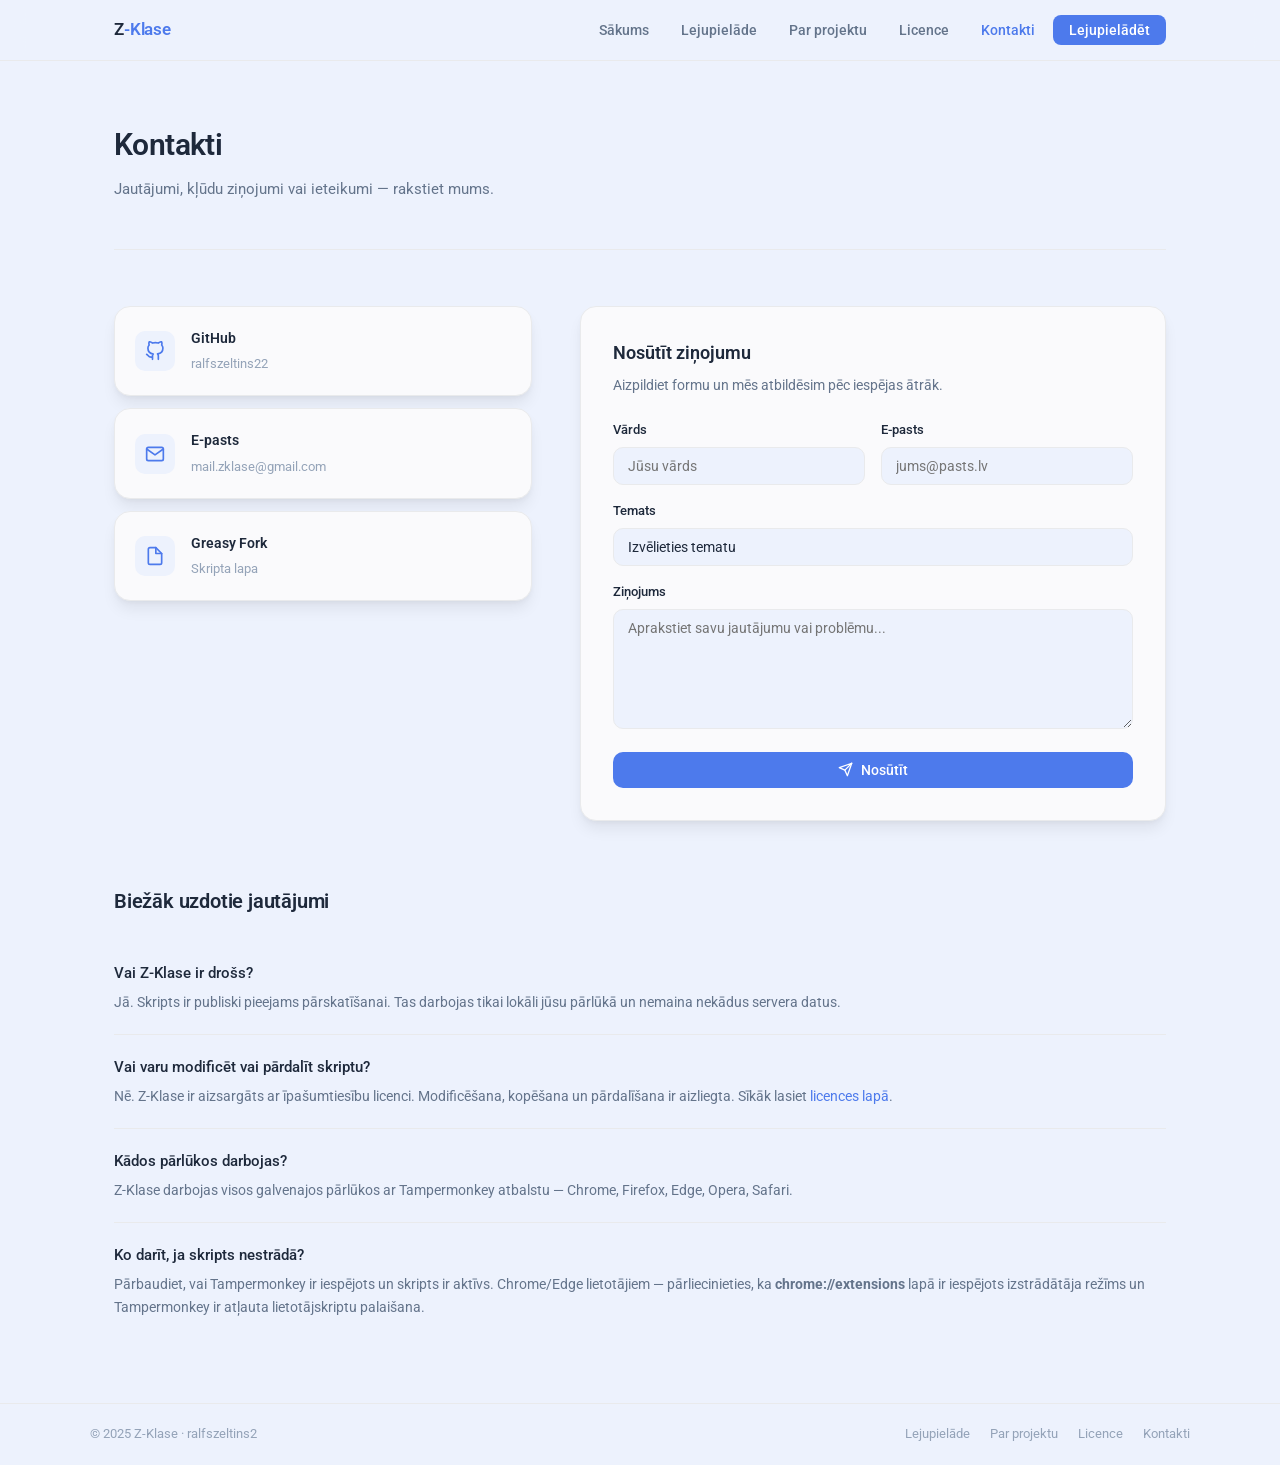
==== contact.html @ 734c0b64 "Add files via upload" ====
<!DOCTYPE html>
<html lang="lv">
<head>
<meta charset="UTF-8">
<meta name="viewport" content="width=device-width, initial-scale=1.0">
<title>Kontakti — Z-Klase</title>
<link rel="stylesheet" href="style.css">
<style>
.page-header { padding: 60px 0 48px; border-bottom: 1px solid var(--border); margin-bottom: 56px; }
.page-header h1 { font-size: 30px; font-weight: 600; letter-spacing: -0.02em; margin-bottom: 8px; }
.page-header p { font-size: 15px; color: var(--text-muted); }
.contact-layout { display: grid; grid-template-columns: 1fr 1.4fr; gap: 48px; margin-bottom: 64px; align-items: start; }
.contact-channels { display: flex; flex-direction: column; gap: 12px; }
.channel-card { padding: 20px; display: flex; align-items: center; gap: 16px; transition: box-shadow 0.15s; }
.channel-card:hover { box-shadow: 0 12px 20px -4px rgba(20,21,26,0.1), 0 4px 8px -2px rgba(20,21,26,0.06); }
.channel-icon { width: 40px; height: 40px; background: #EDF2FD; border-radius: 10px; display: flex; align-items: center; justify-content: center; color: var(--primary); flex-shrink: 0; }
@media (prefers-color-scheme: dark) { .channel-icon { background: #1e2235; } }
.channel-info h3 { font-size: 14px; font-weight: 600; margin-bottom: 2px; }
.channel-info span { font-size: 13px; color: var(--text-subtle); }
.contact-form-card { padding: 32px; }
.contact-form-card h2 { font-size: 18px; font-weight: 600; margin-bottom: 6px; }
.contact-form-card > p { font-size: 14px; color: var(--text-muted); margin-bottom: 24px; }
.form-group { margin-bottom: 16px; }
label { display: block; font-size: 13px; font-weight: 500; color: var(--text); margin-bottom: 6px; }
input, textarea, select {
  width: 100%; padding: 10px 14px; border: var(--card-border); border-radius: 10px;
  font-size: 14px; font-family: inherit; background: var(--bg); color: var(--text);
  outline: none; transition: border-color 0.15s, box-shadow 0.15s; -webkit-appearance: none;
}
input:focus, textarea:focus, select:focus { border-color: var(--primary); box-shadow: 0 0 0 3px rgba(77,122,236,0.12); }
textarea { resize: vertical; min-height: 120px; }
.form-row { display: grid; grid-template-columns: 1fr 1fr; gap: 16px; }
.form-status { display: none; padding: 12px 16px; border-radius: 10px; font-size: 14px; margin-top: 12px; }
.form-status.success { background: #f0fdf4; border: 1px solid #bbf7d0; color: #166534; display: block; }
.form-status.error { background: #fef2f2; border: 1px solid #fecaca; color: #991b1b; display: block; }
.faq-section { margin-bottom: 64px; }
.faq-section h2 { font-size: 20px; font-weight: 600; letter-spacing: -0.01em; margin-bottom: 24px; }
.faq-item { border-bottom: 1px solid var(--border); padding: 20px 0; }
.faq-item:last-child { border-bottom: none; }
.faq-item h3 { font-size: 15px; font-weight: 500; margin-bottom: 6px; }
.faq-item p { font-size: 14px; color: var(--text-muted); line-height: 1.65; }
.btn-loading { opacity: 0.7; pointer-events: none; }
@media (max-width: 768px) { .contact-layout { grid-template-columns: 1fr; } .form-row { grid-template-columns: 1fr; } }
</style>
</head>
<body>
<nav>
  <div class="nav-inner">
    <a href="index.html" class="nav-logo">Z<span>-Klase</span></a>
    <ul class="nav-links">
      <li><a href="index.html">Sākums</a></li>
      <li><a href="download.html">Lejupielāde</a></li>
      <li><a href="credits.html">Par projektu</a></li>
      <li><a href="license.html">Licence</a></li>
      <li><a href="contact.html" class="active">Kontakti</a></li>
      <li><a href="download.html" class="nav-cta">Lejupielādēt</a></li>
    </ul>
    <button class="nav-hamburger" id="nav-open" aria-label="Atvērt izvēlni">
      <svg width="20" height="20" viewBox="0 0 24 24" fill="none" stroke="currentColor" stroke-width="2" stroke-linecap="round" stroke-linejoin="round"><line x1="3" y1="6" x2="21" y2="6"/><line x1="3" y1="12" x2="21" y2="12"/><line x1="3" y1="18" x2="21" y2="18"/></svg>
    </button>
  </div>
</nav>
<div class="mobile-nav" id="mobile-nav">
  <div class="mobile-nav-panel">
    <div class="mobile-nav-head">
      <a href="index.html" class="nav-logo">Z<span>-Klase</span></a>
      <button class="mobile-nav-close" id="nav-close" aria-label="Aizvērt izvēlni">
        <svg width="18" height="18" viewBox="0 0 18 18" fill="none"><path d="M14 4L4 14M4 4l10 10" stroke="currentColor" stroke-width="1.8" stroke-linecap="round"/></svg>
      </button>
    </div>
    <ul class="mobile-nav-links">
      <li><a href="index.html">Sākums</a></li>
      <li><a href="download.html">Lejupielāde</a></li>
      <li><a href="credits.html">Par projektu</a></li>
      <li><a href="license.html">Licence</a></li>
      <li><a href="contact.html" class="active">Kontakti</a></li>
    </ul>
    <div class="mobile-nav-cta">
      <a href="download.html">
        <svg width="15" height="15" viewBox="0 0 24 24" fill="none" stroke="currentColor" stroke-width="2" stroke-linecap="round" stroke-linejoin="round"><path d="M21 15v4a2 2 0 0 1-2 2H5a2 2 0 0 1-2-2v-4"/><polyline points="7 10 12 15 17 10"/><line x1="12" y1="15" x2="12" y2="3"/></svg>
        Lejupielādēt
      </a>
    </div>
  </div>
</div>

<main>
  <div class="container">
    <div class="page-header">
      <h1>Kontakti</h1>
      <p>Jautājumi, kļūdu ziņojumi vai ieteikumi — rakstiet mums.</p>
    </div>
    <div class="contact-layout">
      <div>
        <div class="contact-channels">
          <a href="https://github.com/ralfszeltins22" target="_blank" class="channel-card card">
            <div class="channel-icon"><svg width="20" height="20" viewBox="0 0 24 24" fill="none" stroke="currentColor" stroke-width="2" stroke-linecap="round" stroke-linejoin="round"><path d="M9 19c-5 1.5-5-2.5-7-3m14 6v-3.87a3.37 3.37 0 0 0-.94-2.61c3.14-.35 6.44-1.54 6.44-7A5.44 5.44 0 0 0 20 4.77 5.07 5.07 0 0 0 19.91 1S18.73.65 16 2.48a13.38 13.38 0 0 0-7 0C6.27.65 5.09 1 5.09 1A5.07 5.07 0 0 0 5 4.77a5.44 5.44 0 0 0-1.5 3.78c0 5.42 3.3 6.61 6.44 7A3.37 3.37 0 0 0 9 18.13V22"/></svg></div>
            <div class="channel-info"><h3>GitHub</h3><span>ralfszeltins22</span></div>
          </a>
          <a href="mailto:mail.zklase@gmail.com" class="channel-card card">
            <div class="channel-icon"><svg width="20" height="20" viewBox="0 0 24 24" fill="none" stroke="currentColor" stroke-width="2" stroke-linecap="round" stroke-linejoin="round"><path d="M4 4h16c1.1 0 2 .9 2 2v12c0 1.1-.9 2-2 2H4c-1.1 0-2-.9-2-2V6c0-1.1.9-2 2-2z"/><polyline points="22,6 12,13 2,6"/></svg></div>
            <div class="channel-info"><h3>E-pasts</h3><span>mail.zklase@gmail.com</span></div>
          </a>
          <a href="https://greasyfork.org/scripts/553190" target="_blank" class="channel-card card">
            <div class="channel-icon"><svg width="20" height="20" viewBox="0 0 24 24" fill="none" stroke="currentColor" stroke-width="2" stroke-linecap="round" stroke-linejoin="round"><path d="M13 2H6a2 2 0 0 0-2 2v16a2 2 0 0 0 2 2h12a2 2 0 0 0 2-2V9z"/><polyline points="13 2 13 9 20 9"/></svg></div>
            <div class="channel-info"><h3>Greasy Fork</h3><span>Skripta lapa</span></div>
          </a>
        </div>
      </div>
      <div class="contact-form-card card">
        <h2>Nosūtīt ziņojumu</h2>
        <p>Aizpildiet formu un mēs atbildēsim pēc iespējas ātrāk.</p>
        <form id="contact-form" action="https://formsubmit.co/mail.zklase@gmail.com" method="POST">
          <input type="hidden" name="_subject" value="Z-Klase — jauns ziņojums">
          <input type="hidden" name="_captcha" value="false">
          <input type="hidden" name="_template" value="box">
          <input type="hidden" name="_next" value="">
          <div class="form-row">
            <div class="form-group">
              <label for="name">Vārds</label>
              <input type="text" id="name" name="name" placeholder="Jūsu vārds" required>
            </div>
            <div class="form-group">
              <label for="email">E-pasts</label>
              <input type="email" id="email" name="email" placeholder="jums@pasts.lv" required>
            </div>
          </div>
          <div class="form-group">
            <label for="subject">Temats</label>
            <select id="subject" name="subject">
              <option value="">Izvēlieties tematu</option>
              <option>Kļūdas ziņojums</option>
              <option>Ieteikums</option>
              <option>Jautājums</option>
              <option>Cits</option>
            </select>
          </div>
          <div class="form-group">
            <label for="message">Ziņojums</label>
            <textarea id="message" name="message" placeholder="Aprakstiet savu jautājumu vai problēmu..." required></textarea>
          </div>
          <button type="submit" class="btn btn-primary" id="submit-btn" style="width:100%;justify-content:center">
            <svg width="15" height="15" viewBox="0 0 24 24" fill="none" stroke="currentColor" stroke-width="2" stroke-linecap="round" stroke-linejoin="round"><line x1="22" y1="2" x2="11" y2="13"/><polygon points="22 2 15 22 11 13 2 9 22 2"/></svg>
            Nosūtīt
          </button>
          <div class="form-status" id="form-status"></div>
        </form>
      </div>
    </div>
    <div class="faq-section">
      <h2>Biežāk uzdotie jautājumi</h2>
      <div class="faq-item"><h3>Vai Z-Klase ir drošs?</h3><p>Jā. Skripts ir publiski pieejams pārskatīšanai. Tas darbojas tikai lokāli jūsu pārlūkā un nemaina nekādus servera datus.</p></div>
      <div class="faq-item"><h3>Vai varu modificēt vai pārdalīt skriptu?</h3><p>Nē. Z-Klase ir aizsargāts ar īpašumtiesību licenci. Modificēšana, kopēšana un pārdalīšana ir aizliegta. Sīkāk lasiet <a href="license.html" style="color:var(--primary)">licences lapā</a>.</p></div>
      <div class="faq-item"><h3>Kādos pārlūkos darbojas?</h3><p>Z-Klase darbojas visos galvenajos pārlūkos ar Tampermonkey atbalstu — Chrome, Firefox, Edge, Opera, Safari.</p></div>
      <div class="faq-item"><h3>Ko darīt, ja skripts nestrādā?</h3><p>Pārbaudiet, vai Tampermonkey ir iespējots un skripts ir aktīvs. Chrome/Edge lietotājiem — pārliecinieties, ka <strong>chrome://extensions</strong> lapā ir iespējots izstrādātāja režīms un Tampermonkey ir atļauta lietotājskriptu palaišana.</p></div>
    </div>
  </div>
</main>

<footer>
  <div class="footer-inner">
    <span>© 2025 Z-Klase · ralfszeltins2</span>
    <div class="footer-links">
      <a href="download.html">Lejupielāde</a>
      <a href="credits.html">Par projektu</a>
      <a href="license.html">Licence</a>
      <a href="contact.html">Kontakti</a>
    </div>
  </div>
</footer>

<script>
(function(){
  var nav = document.getElementById('mobile-nav');
  var open = document.getElementById('nav-open');
  var close = document.getElementById('nav-close');
  open.addEventListener('click', function(){ nav.classList.add('open'); document.body.style.overflow='hidden'; });
  function closeNav(){ nav.classList.remove('open'); document.body.style.overflow=''; }
  close.addEventListener('click', closeNav);
  nav.addEventListener('click', function(e){ if(e.target === nav) closeNav(); });
})();

(function(){
  var form = document.getElementById('contact-form');
  var btn = document.getElementById('submit-btn');
  var status = document.getElementById('form-status');

  form.addEventListener('submit', function(e){
    e.preventDefault();
    btn.classList.add('btn-loading');
    btn.innerHTML = '<svg width="15" height="15" viewBox="0 0 24 24" fill="none" stroke="currentColor" stroke-width="2" stroke-linecap="round" stroke-linejoin="round" style="animation:spin 0.8s linear infinite"><polyline points="23 4 23 10 17 10"/><path d="M20.49 15a9 9 0 1 1-2.12-9.36L23 10"/></svg> Sūta...';

    var data = new FormData(form);
    fetch('https://formsubmit.co/ajax/mail.zklase@gmail.com', {
      method: 'POST',
      headers: { 'Accept': 'application/json' },
      body: data
    })
    .then(function(r){ return r.json(); })
    .then(function(res){
      if (res.success === 'true' || res.success === true) {
        status.className = 'form-status success';
        status.textContent = 'Ziņojums nosūtīts. Atbildēsim pēc iespējas ātrāk.';
        form.reset();
      } else {
        throw new Error('failed');
      }
    })
    .catch(function(){
      status.className = 'form-status error';
      status.textContent = 'Neizdevās nosūtīt. Mēģiniet vēlreiz vai rakstiet uz mail.zklase@gmail.com.';
    })
    .finally(function(){
      btn.classList.remove('btn-loading');
      btn.innerHTML = '<svg width="15" height="15" viewBox="0 0 24 24" fill="none" stroke="currentColor" stroke-width="2" stroke-linecap="round" stroke-linejoin="round"><line x1="22" y1="2" x2="11" y2="13"/><polygon points="22 2 15 22 11 13 2 9 22 2"/></svg> Nosūtīt';
    });
  });
})();
</script>
<style>@keyframes spin { to { transform: rotate(360deg); } }</style>
</body>
</html>
---- style.css ----
@import url('https://fonts.googleapis.com/css2?family=Roboto:wght@400;500;600&display=swap');

*, *::before, *::after { box-sizing: border-box; margin: 0; padding: 0; }

:root {
  --primary: #4D7AEC;
  --primary-hover: #2563eb;
  --bg: #EDF2FD;
  --card: #FAFAFC;
  --card-border: 1px solid #E9EAEC;
  --shadow: 0 10px 16px -3px rgba(20,21,26,0.08), 0 3px 6px -2px rgba(20,21,26,0.05);
  --radius: 16px;
  --text: #1e293b;
  --text-muted: #64748b;
  --text-subtle: #94a3b8;
  --border: #E9EAEC;
  --nav-bg: rgba(237,242,253,0.92);
}

@media (prefers-color-scheme: dark) {
  :root {
    --bg: #0f1117;
    --card: #161922;
    --card-border: 1px solid #222536;
    --shadow: 0 10px 16px -3px rgba(0,0,0,0.35), 0 3px 6px -2px rgba(0,0,0,0.2);
    --text: #e2e8f0;
    --text-muted: #94a3b8;
    --text-subtle: #64748b;
    --border: #222536;
    --nav-bg: rgba(15,17,23,0.92);
  }
}

html { scroll-behavior: smooth; }

body {
  font-family: 'Roboto', -apple-system, BlinkMacSystemFont, 'Segoe UI', sans-serif;
  background: var(--bg);
  color: var(--text);
  font-size: 15px;
  line-height: 1.6;
  -webkit-font-smoothing: antialiased;
}

a { color: inherit; text-decoration: none; }

nav {
  position: sticky;
  top: 0;
  z-index: 200;
  background: var(--nav-bg);
  backdrop-filter: blur(12px);
  -webkit-backdrop-filter: blur(12px);
  border-bottom: 1px solid var(--border);
}

.nav-inner {
  max-width: 1100px;
  margin: 0 auto;
  padding: 0 24px;
  height: 60px;
  display: flex;
  align-items: center;
  justify-content: space-between;
}

.nav-logo { font-weight: 600; font-size: 17px; color: var(--text); letter-spacing: -0.01em; }
.nav-logo span { color: var(--primary); }

.nav-links { display: flex; align-items: center; gap: 4px; list-style: none; }

.nav-links a {
  padding: 6px 14px;
  border-radius: 8px;
  font-size: 14px;
  color: var(--text-muted);
  font-weight: 500;
  transition: background 0.15s, color 0.15s;
}

.nav-links a:hover { background: var(--card); color: var(--text); }
.nav-links a.active { color: var(--primary); }

.nav-cta { background: var(--primary) !important; color: #fff !important; padding: 7px 16px !important; border-radius: 8px !important; }
.nav-cta:hover { background: var(--primary-hover) !important; }

.nav-hamburger {
  display: none;
  background: none;
  border: none;
  cursor: pointer;
  padding: 8px;
  border-radius: 8px;
  color: var(--text-muted);
  transition: background 0.15s;
  margin-left: 8px;
}

.nav-hamburger:hover { background: var(--card); }

.mobile-nav {
  display: none;
  position: fixed;
  inset: 0;
  z-index: 199;
  background: rgba(0,0,0,0.35);
  backdrop-filter: blur(2px);
  -webkit-backdrop-filter: blur(2px);
  opacity: 0;
  transition: opacity 0.2s;
}

.mobile-nav.open { opacity: 1; }

.mobile-nav-panel {
  position: absolute;
  top: 0;
  right: 0;
  bottom: 0;
  width: min(320px, 85vw);
  background: var(--card);
  border-left: 1px solid var(--border);
  padding: 24px 20px;
  display: flex;
  flex-direction: column;
  transform: translateX(100%);
  transition: transform 0.25s cubic-bezier(0.4,0,0.2,1);
  overflow-y: auto;
}

.mobile-nav.open .mobile-nav-panel { transform: translateX(0); }

.mobile-nav-head {
  display: flex;
  align-items: center;
  justify-content: space-between;
  margin-bottom: 28px;
}

.mobile-nav-head .nav-logo { font-size: 16px; }

.mobile-nav-close {
  background: none;
  border: none;
  cursor: pointer;
  padding: 6px;
  border-radius: 8px;
  color: var(--text-muted);
  display: flex;
  align-items: center;
  transition: background 0.15s;
}

.mobile-nav-close:hover { background: var(--bg); }

.mobile-nav-links { list-style: none; display: flex; flex-direction: column; gap: 2px; flex: 1; }

.mobile-nav-links a {
  display: block;
  padding: 11px 14px;
  border-radius: 10px;
  font-size: 15px;
  font-weight: 500;
  color: var(--text-muted);
  transition: background 0.15s, color 0.15s;
}

.mobile-nav-links a:hover { background: var(--bg); color: var(--text); }
.mobile-nav-links a.active { color: var(--primary); background: var(--bg); }

.mobile-nav-cta {
  margin-top: 16px;
  padding-top: 16px;
  border-top: 1px solid var(--border);
}

.mobile-nav-cta a {
  display: flex;
  align-items: center;
  justify-content: center;
  gap: 8px;
  width: 100%;
  padding: 11px 20px;
  background: var(--primary);
  color: #fff !important;
  border-radius: 10px;
  font-size: 14px;
  font-weight: 500;
  transition: background 0.15s;
}

.mobile-nav-cta a:hover { background: var(--primary-hover) !important; }

main { min-height: calc(100vh - 60px - 64px); }

.container { max-width: 1100px; margin: 0 auto; padding: 0 24px; }

.btn {
  display: inline-flex;
  align-items: center;
  gap: 8px;
  padding: 10px 20px;
  border-radius: 10px;
  font-size: 14px;
  font-weight: 500;
  cursor: pointer;
  border: none;
  transition: background 0.15s, opacity 0.15s;
  font-family: inherit;
}

.btn-primary { background: var(--primary); color: #fff; }
.btn-primary:hover { background: var(--primary-hover); }
.btn-secondary { background: var(--card); color: var(--text); border: var(--card-border); }
.btn-secondary:hover { opacity: 0.8; }

.card {
  background: var(--card);
  border-radius: var(--radius);
  border: var(--card-border);
  box-shadow: var(--shadow);
}

footer { border-top: 1px solid var(--border); padding: 20px 24px; }

.footer-inner {
  max-width: 1100px;
  margin: 0 auto;
  display: flex;
  align-items: center;
  justify-content: space-between;
  gap: 16px;
}

.footer-inner span { font-size: 13px; color: var(--text-subtle); }
.footer-links { display: flex; gap: 20px; flex-wrap: wrap; }
.footer-links a { font-size: 13px; color: var(--text-subtle); transition: color 0.15s; }
.footer-links a:hover { color: var(--text-muted); }

@media (max-width: 700px) {
  .nav-links { display: none; }
  .nav-hamburger { display: flex; align-items: center; justify-content: center; }
  .mobile-nav { display: block; }
  .footer-inner { flex-direction: column; text-align: center; }
}
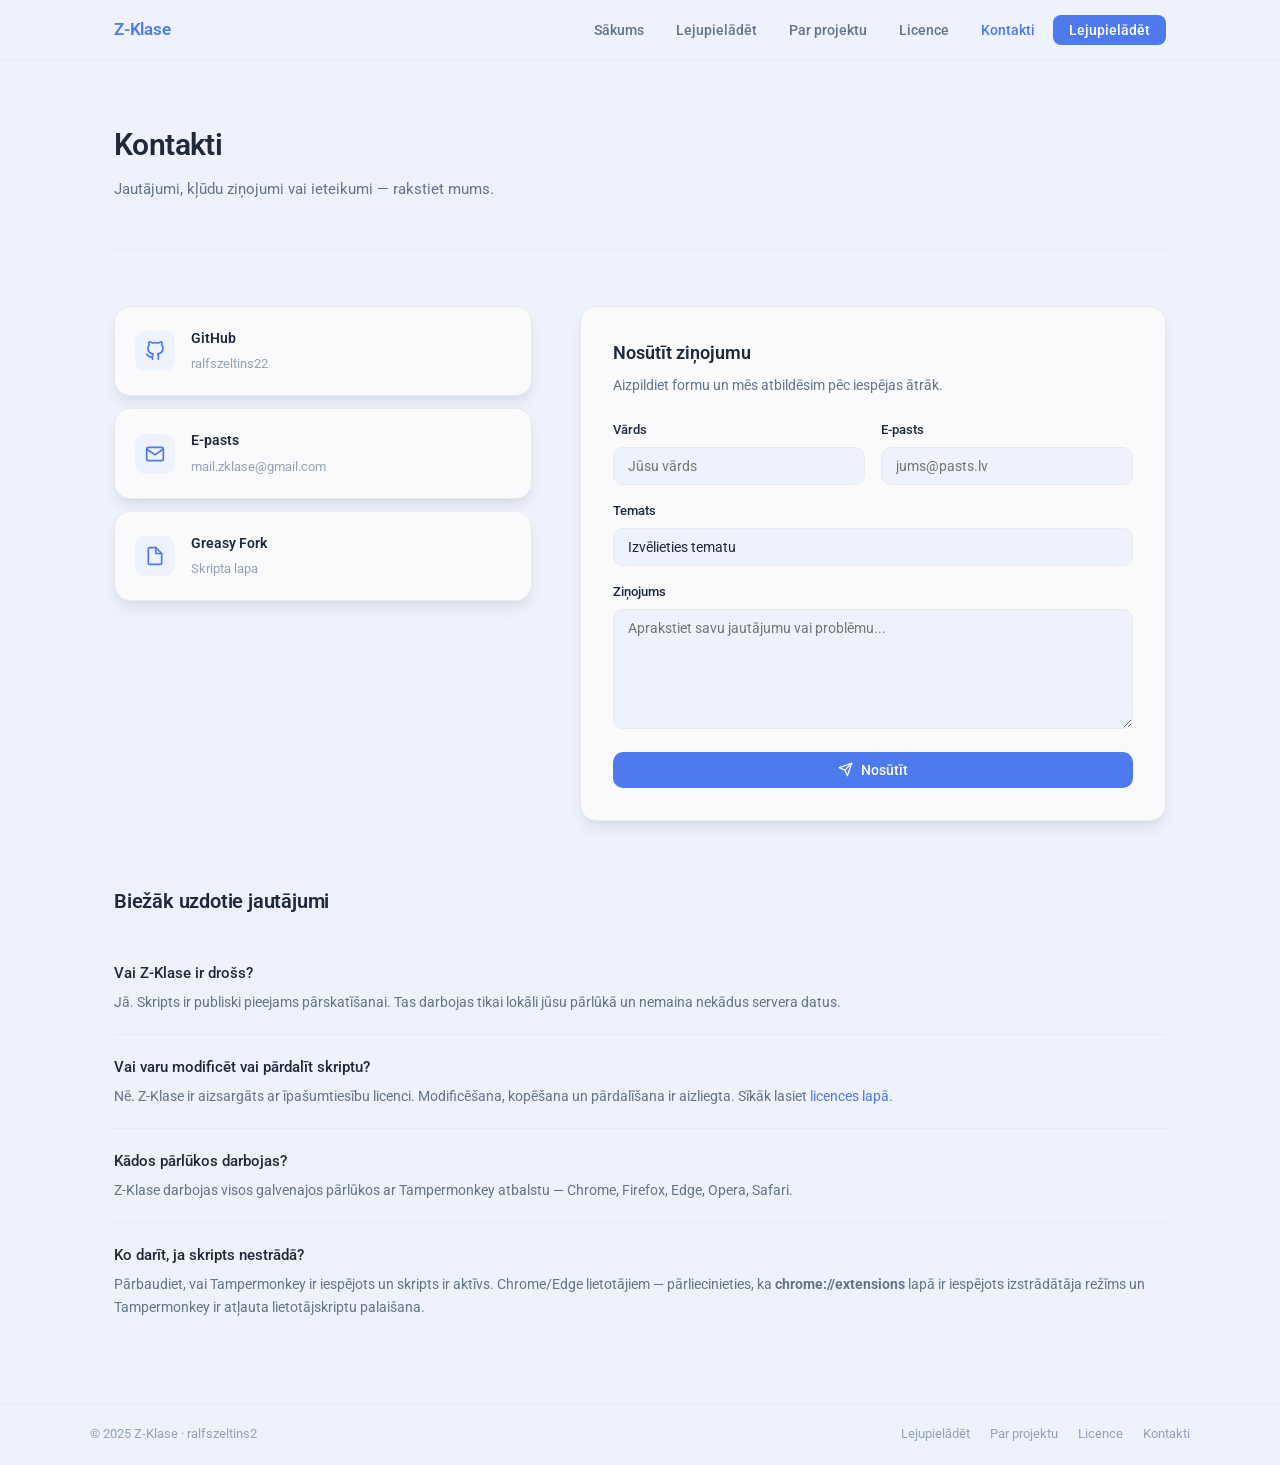
==== commit e1c23628: "Add files via upload" ====
--- a/contact.html
+++ b/contact.html
@@ -46,10 +46,10 @@
 <body>
 <nav>
   <div class="nav-inner">
-    <a href="index.html" class="nav-logo">Z<span>-Klase</span></a>
+    <a href="index.html" class="nav-logo"><span>Z-Klase</span></a>
     <ul class="nav-links">
       <li><a href="index.html">Sākums</a></li>
-      <li><a href="download.html">Lejupielāde</a></li>
+      <li><a href="download.html">Lejupielādēt</a></li>
       <li><a href="credits.html">Par projektu</a></li>
       <li><a href="license.html">Licence</a></li>
       <li><a href="contact.html" class="active">Kontakti</a></li>
@@ -63,14 +63,14 @@
 <div class="mobile-nav" id="mobile-nav">
   <div class="mobile-nav-panel">
     <div class="mobile-nav-head">
-      <a href="index.html" class="nav-logo">Z<span>-Klase</span></a>
+      <a href="index.html" class="nav-logo"><span>Z-Klase</span></a>
       <button class="mobile-nav-close" id="nav-close" aria-label="Aizvērt izvēlni">
         <svg width="18" height="18" viewBox="0 0 18 18" fill="none"><path d="M14 4L4 14M4 4l10 10" stroke="currentColor" stroke-width="1.8" stroke-linecap="round"/></svg>
       </button>
     </div>
     <ul class="mobile-nav-links">
       <li><a href="index.html">Sākums</a></li>
-      <li><a href="download.html">Lejupielāde</a></li>
+      <li><a href="download.html">Lejupielādēt</a></li>
       <li><a href="credits.html">Par projektu</a></li>
       <li><a href="license.html">Licence</a></li>
       <li><a href="contact.html" class="active">Kontakti</a></li>
@@ -161,7 +161,7 @@
   <div class="footer-inner">
     <span>© 2025 Z-Klase · ralfszeltins2</span>
     <div class="footer-links">
-      <a href="download.html">Lejupielāde</a>
+      <a href="download.html">Lejupielādēt</a>
       <a href="credits.html">Par projektu</a>
       <a href="license.html">Licence</a>
       <a href="contact.html">Kontakti</a>
@@ -170,52 +170,16 @@
 </footer>
 
 <script>
-(function(){
+document.addEventListener('DOMContentLoaded', function(){
   var nav = document.getElementById('mobile-nav');
   var open = document.getElementById('nav-open');
   var close = document.getElementById('nav-close');
+  if (!nav || !open || !close) return;
   open.addEventListener('click', function(){ nav.classList.add('open'); document.body.style.overflow='hidden'; });
   function closeNav(){ nav.classList.remove('open'); document.body.style.overflow=''; }
   close.addEventListener('click', closeNav);
   nav.addEventListener('click', function(e){ if(e.target === nav) closeNav(); });
-})();
-
-(function(){
-  var form = document.getElementById('contact-form');
-  var btn = document.getElementById('submit-btn');
-  var status = document.getElementById('form-status');
-
-  form.addEventListener('submit', function(e){
-    e.preventDefault();
-    btn.classList.add('btn-loading');
-    btn.innerHTML = '<svg width="15" height="15" viewBox="0 0 24 24" fill="none" stroke="currentColor" stroke-width="2" stroke-linecap="round" stroke-linejoin="round" style="animation:spin 0.8s linear infinite"><polyline points="23 4 23 10 17 10"/><path d="M20.49 15a9 9 0 1 1-2.12-9.36L23 10"/></svg> Sūta...';
-
-    var data = new FormData(form);
-    fetch('https://formsubmit.co/ajax/mail.zklase@gmail.com', {
-      method: 'POST',
-      headers: { 'Accept': 'application/json' },
-      body: data
-    })
-    .then(function(r){ return r.json(); })
-    .then(function(res){
-      if (res.success === 'true' || res.success === true) {
-        status.className = 'form-status success';
-        status.textContent = 'Ziņojums nosūtīts. Atbildēsim pēc iespējas ātrāk.';
-        form.reset();
-      } else {
-        throw new Error('failed');
-      }
-    })
-    .catch(function(){
-      status.className = 'form-status error';
-      status.textContent = 'Neizdevās nosūtīt. Mēģiniet vēlreiz vai rakstiet uz mail.zklase@gmail.com.';
-    })
-    .finally(function(){
-      btn.classList.remove('btn-loading');
-      btn.innerHTML = '<svg width="15" height="15" viewBox="0 0 24 24" fill="none" stroke="currentColor" stroke-width="2" stroke-linecap="round" stroke-linejoin="round"><line x1="22" y1="2" x2="11" y2="13"/><polygon points="22 2 15 22 11 13 2 9 22 2"/></svg> Nosūtīt';
-    });
-  });
-})();
+});
 </script>
 <style>@keyframes spin { to { transform: rotate(360deg); } }</style>
 </body>
--- a/style.css
+++ b/style.css
@@ -99,7 +99,8 @@
 .nav-hamburger:hover { background: var(--card); }
 
 .mobile-nav {
-  display: none;
+  display: flex;
+  align-items: stretch;
   position: fixed;
   inset: 0;
   z-index: 199;
@@ -107,10 +108,11 @@
   backdrop-filter: blur(2px);
   -webkit-backdrop-filter: blur(2px);
   opacity: 0;
+  pointer-events: none;
   transition: opacity 0.2s;
 }
 
-.mobile-nav.open { opacity: 1; }
+.mobile-nav.open { opacity: 1; pointer-events: auto; }
 
 .mobile-nav-panel {
   position: absolute;
@@ -240,6 +242,6 @@
 @media (max-width: 700px) {
   .nav-links { display: none; }
   .nav-hamburger { display: flex; align-items: center; justify-content: center; }
-  .mobile-nav { display: block; }
+  .mobile-nav { pointer-events: none; }
   .footer-inner { flex-direction: column; text-align: center; }
-}
+}
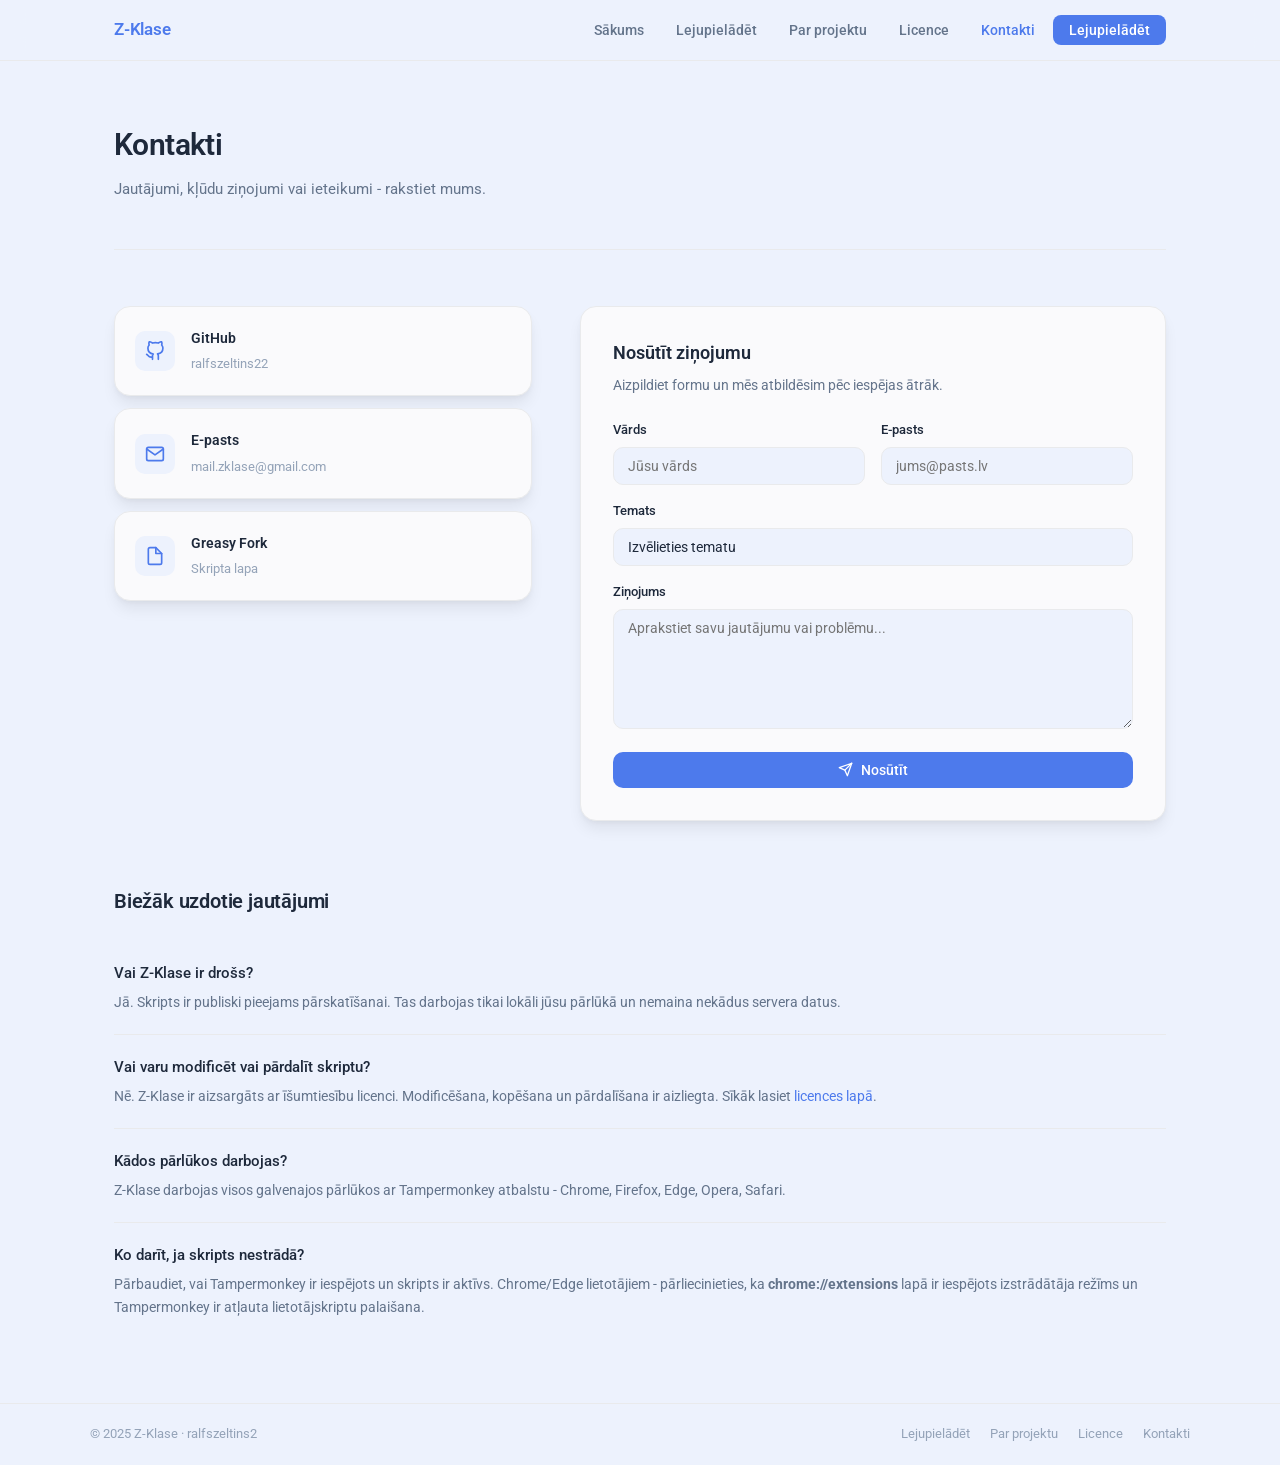
==== commit 130823fb: "Add files via upload" ====
--- a/contact.html
+++ b/contact.html
@@ -3,7 +3,7 @@
 <head>
 <meta charset="UTF-8">
 <meta name="viewport" content="width=device-width, initial-scale=1.0">
-<title>Kontakti — Z-Klase</title>
+<title>Kontakti - Z-Klase</title>
 <link rel="stylesheet" href="style.css">
 <style>
 .page-header { padding: 60px 0 48px; border-bottom: 1px solid var(--border); margin-bottom: 56px; }
@@ -40,10 +40,12 @@
 .faq-item h3 { font-size: 15px; font-weight: 500; margin-bottom: 6px; }
 .faq-item p { font-size: 14px; color: var(--text-muted); line-height: 1.65; }
 .btn-loading { opacity: 0.7; pointer-events: none; }
+@keyframes spin { to { transform: rotate(360deg); } }
 @media (max-width: 768px) { .contact-layout { grid-template-columns: 1fr; } .form-row { grid-template-columns: 1fr; } }
 </style>
 </head>
 <body>
+
 <nav>
   <div class="nav-inner">
     <a href="index.html" class="nav-logo"><span>Z-Klase</span></a>
@@ -60,6 +62,7 @@
     </button>
   </div>
 </nav>
+
 <div class="mobile-nav" id="mobile-nav">
   <div class="mobile-nav-panel">
     <div class="mobile-nav-head">
@@ -88,7 +91,7 @@
   <div class="container">
     <div class="page-header">
       <h1>Kontakti</h1>
-      <p>Jautājumi, kļūdu ziņojumi vai ieteikumi — rakstiet mums.</p>
+      <p>Jautājumi, kļūdu ziņojumi vai ieteikumi - rakstiet mums.</p>
     </div>
     <div class="contact-layout">
       <div>
@@ -110,11 +113,10 @@
       <div class="contact-form-card card">
         <h2>Nosūtīt ziņojumu</h2>
         <p>Aizpildiet formu un mēs atbildēsim pēc iespējas ātrāk.</p>
-        <form id="contact-form" action="https://formsubmit.co/mail.zklase@gmail.com" method="POST">
-          <input type="hidden" name="_subject" value="Z-Klase — jauns ziņojums">
+        <form id="contact-form" action="https://formsubmit.co/ajax/mail.zklase@gmail.com" method="POST">
+          <input type="hidden" name="_subject" value="Z-Klase - jauns ziņojums">
           <input type="hidden" name="_captcha" value="false">
           <input type="hidden" name="_template" value="box">
-          <input type="hidden" name="_next" value="">
           <div class="form-row">
             <div class="form-group">
               <label for="name">Vārds</label>
@@ -150,9 +152,9 @@
     <div class="faq-section">
       <h2>Biežāk uzdotie jautājumi</h2>
       <div class="faq-item"><h3>Vai Z-Klase ir drošs?</h3><p>Jā. Skripts ir publiski pieejams pārskatīšanai. Tas darbojas tikai lokāli jūsu pārlūkā un nemaina nekādus servera datus.</p></div>
-      <div class="faq-item"><h3>Vai varu modificēt vai pārdalīt skriptu?</h3><p>Nē. Z-Klase ir aizsargāts ar īpašumtiesību licenci. Modificēšana, kopēšana un pārdalīšana ir aizliegta. Sīkāk lasiet <a href="license.html" style="color:var(--primary)">licences lapā</a>.</p></div>
-      <div class="faq-item"><h3>Kādos pārlūkos darbojas?</h3><p>Z-Klase darbojas visos galvenajos pārlūkos ar Tampermonkey atbalstu — Chrome, Firefox, Edge, Opera, Safari.</p></div>
-      <div class="faq-item"><h3>Ko darīt, ja skripts nestrādā?</h3><p>Pārbaudiet, vai Tampermonkey ir iespējots un skripts ir aktīvs. Chrome/Edge lietotājiem — pārliecinieties, ka <strong>chrome://extensions</strong> lapā ir iespējots izstrādātāja režīms un Tampermonkey ir atļauta lietotājskriptu palaišana.</p></div>
+      <div class="faq-item"><h3>Vai varu modificēt vai pārdalīt skriptu?</h3><p>Nē. Z-Klase ir aizsargāts ar īšumtiesību licenci. Modificēšana, kopēšana un pārdalīšana ir aizliegta. Sīkāk lasiet <a href="license.html" style="color:var(--primary)">licences lapā</a>.</p></div>
+      <div class="faq-item"><h3>Kādos pārlūkos darbojas?</h3><p>Z-Klase darbojas visos galvenajos pārlūkos ar Tampermonkey atbalstu - Chrome, Firefox, Edge, Opera, Safari.</p></div>
+      <div class="faq-item"><h3>Ko darīt, ja skripts nestrādā?</h3><p>Pārbaudiet, vai Tampermonkey ir iespējots un skripts ir aktīvs. Chrome/Edge lietotājiem - pārliecinieties, ka <strong>chrome://extensions</strong> lapā ir iespējots izstrādātāja režīms un Tampermonkey ir atļauta lietotājskriptu palaišana.</p></div>
     </div>
   </div>
 </main>
@@ -170,17 +172,73 @@
 </footer>
 
 <script>
-document.addEventListener('DOMContentLoaded', function(){
-  var nav = document.getElementById('mobile-nav');
-  var open = document.getElementById('nav-open');
+document.addEventListener('DOMContentLoaded', function() {
+
+  /* Mobile nav */
+  var nav   = document.getElementById('mobile-nav');
+  var open  = document.getElementById('nav-open');
   var close = document.getElementById('nav-close');
-  if (!nav || !open || !close) return;
-  open.addEventListener('click', function(){ nav.classList.add('open'); document.body.style.overflow='hidden'; });
-  function closeNav(){ nav.classList.remove('open'); document.body.style.overflow=''; }
-  close.addEventListener('click', closeNav);
-  nav.addEventListener('click', function(e){ if(e.target === nav) closeNav(); });
+  if (nav && open && close) {
+    open.addEventListener('click', function() {
+      nav.classList.add('open');
+      document.body.style.overflow = 'hidden';
+    });
+    function closeNav() {
+      nav.classList.remove('open');
+      document.body.style.overflow = '';
+    }
+    close.addEventListener('click', closeNav);
+    nav.addEventListener('click', function(e) {
+      if (e.target === nav) closeNav();
+    });
+  }
+
+  /* Contact form - AJAX, no redirect */
+  var form   = document.getElementById('contact-form');
+  var btn    = document.getElementById('submit-btn');
+  var status = document.getElementById('form-status');
+
+  var SEND_ICON = '<svg width="15" height="15" viewBox="0 0 24 24" fill="none" stroke="currentColor" stroke-width="2" stroke-linecap="round" stroke-linejoin="round"><line x1="22" y1="2" x2="11" y2="13"/><polygon points="22 2 15 22 11 13 2 9 22 2"/></svg>';
+  var SPIN_ICON = '<svg width="15" height="15" viewBox="0 0 24 24" fill="none" stroke="currentColor" stroke-width="2" stroke-linecap="round" stroke-linejoin="round" style="animation:spin .8s linear infinite"><path d="M21 12a9 9 0 1 1-6.219-8.56"/></svg>';
+
+  function resetBtn() {
+    btn.classList.remove('btn-loading');
+    btn.innerHTML = SEND_ICON + ' Nosūtīt';
+  }
+
+  form.addEventListener('submit', function(e) {
+    e.preventDefault();
+    btn.classList.add('btn-loading');
+    btn.innerHTML = SPIN_ICON + ' Sūta...';
+    status.className = 'form-status';
+    status.textContent = '';
+
+    fetch(form.action, {
+      method: 'POST',
+      body: new FormData(form),
+      headers: { 'Accept': 'application/json' }
+    })
+    .then(function(r) { return r.json(); })
+    .then(function(json) {
+      resetBtn();
+      if (json.success === 'true' || json.success === true) {
+        status.className = 'form-status success';
+        status.textContent = 'Ziņojums nosūtīts! Mēs atbildēsim pēc iespējas ātrāk.';
+        form.reset();
+      } else {
+        status.className = 'form-status error';
+        status.textContent = 'Kļūda! Lūdzu mēģināt vielreiz vai rakstiet uz mail.zklase@gmail.com.';
+      }
+    })
+    .catch(function() {
+      resetBtn();
+      status.className = 'form-status error';
+      status.textContent = 'Kļūda! Lūdzu mēģināt vielreiz vai rakstiet uz mail.zklase@gmail.com.';
+    });
+  });
+
 });
 </script>
-<style>@keyframes spin { to { transform: rotate(360deg); } }</style>
+
 </body>
-</html>
+</html>
